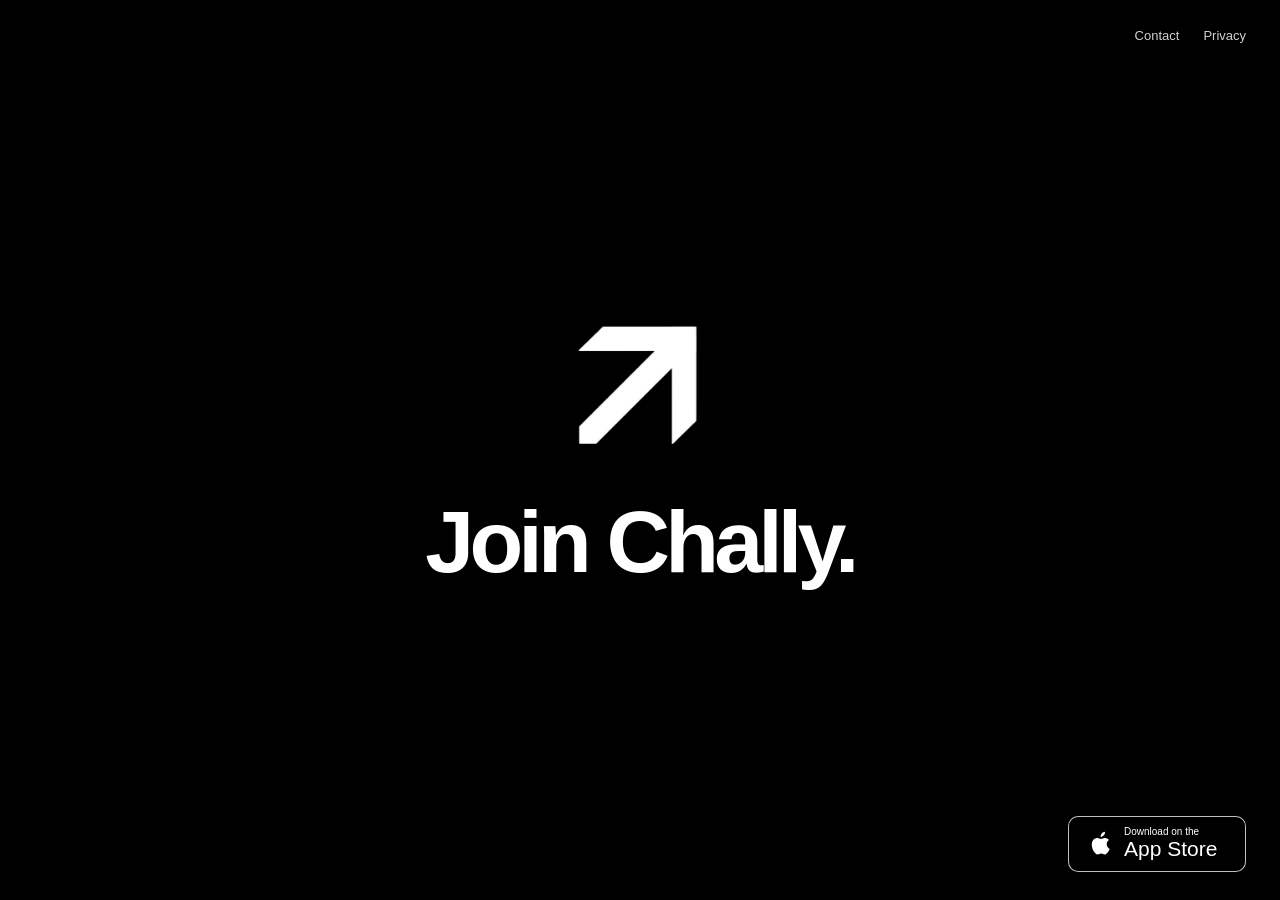
==== index.html @ 83742f70 "Update index.html" ====
<!doctype html><html lang="en"><head><meta charset="utf-8"><meta name="viewport" content="width=device-width, initial-scale=1"><title>Strive with friends.</title><meta name="description" content="Join Chally"><link rel="icon" type="image/png" sizes="32x32" href="iconB.png"><link rel="shortcut icon" href="iconB.png"><link rel="apple-touch-icon" href="iconB.png"><link rel="stylesheet" href="styles.css"></head><body><header><nav><a href="mailto:info@joinchally.com">Contact</a><a href="https://docs.google.com/document/u/2/d/e/2PACX-1vQandE-EP_WSChmjTkJFRGXDoU3wMr1w3rTuTP4Dray74nsEYVJQLiT4rCSU6s9AAPMYpITgqB77Hdc/pub" target="_blank">Privacy</a></nav></header><main><div class="hero"><img src="iconW.png" class="trophy" alt="Chally"><h1>Join Chally.</h1></div></main><a class="app-store-badge" href="#"><svg class="apple-logo" viewBox="0 0 384 512" fill="currentColor"><path d="M318.7 268.7c-.2-48.6 39.8-71.9 41.6-73-22.7-33.2-58-37.8-70.4-38.3-30-3-58.6 17.6-73.8 17.6-15.3 0-38.7-17.2-63.7-16.7-32.8.5-63.1 19.1-80 48.4-34.2 59.2-8.7 146.7 24.6 194.8 16.3 23.4 35.7 49.7 61.2 48.8 24.5-1 33.7-15.8 63.3-15.8 29.5 0 37.9 15.8 63.8 15.3 26.4-.4 43.1-23.8 59.2-47.3 18.7-27.3 26.4-53.8 26.8-55.2-.6-.2-51.3-19.7-51.6-78.6zM269.1 111.6c13.5-16.4 22.6-39.2 20.1-61.9-19.5.8-43.2 13-57.2 29.3-12.6 14.6-23.7 37.8-20.7 60 21.8 1.7 44.3-11.1 57.8-27.4z"/></svg><span class="badge-text"><small>Download on the</small><strong>App Store</strong></span></a></body></html>
---- styles.css ----
*{box-sizing:border-box;}html,body{width:100%;min-height:100%;}body{margin:0;min-height:100vh;overflow:hidden;background:#000;color:#fff;font-family:-apple-system,BlinkMacSystemFont,"Segoe UI",Helvetica,Arial,sans-serif;}header{position:fixed;top:0;right:0;z-index:10;padding:28px 34px;}nav{display:flex;gap:24px;}nav a{color:#fff;font-size:13px;text-decoration:none;opacity:.82;transition:opacity .15s;}nav a:hover{opacity:1;}main{min-height:100vh;display:grid;place-items:center;padding:40px 20px;}.hero{display:flex;flex-direction:column;align-items:center;text-align:center;transform:translateY(-10px);animation:fade-in .5s ease both;}.trophy{width:clamp(135px,14vw,190px);margin-bottom:24px;}h1{margin:0;font-size:clamp(48px,8vw,88px);font-weight:600;letter-spacing:-.055em;line-height:1;}.app-store-badge{position:fixed;right:34px;bottom:28px;display:inline-flex;align-items:center;gap:10px;min-width:178px;padding:9px 16px 10px;border:1px solid rgba(255,255,255,.75);border-radius:10px;background:#000;color:#fff;text-decoration:none;}.apple-logo{width:29px;height:29px}.badge-text small{display:block;font-size:10px}.badge-text strong{display:block;font-size:21px;font-weight:500}@keyframes fade-in{from{opacity:0;transform:translateY(2px)}to{opacity:1;transform:translateY(-10px)}}@media(max-width:600px){header{padding:22px 20px}nav{gap:18px}.hero{animation:none;transform:translateY(-90px)}.trophy{width:140px;margin-bottom:20px}.app-store-badge{right:20px;bottom:20px;min-width:164px;padding:8px 13px 9px}.badge-text strong{font-size:19px}}
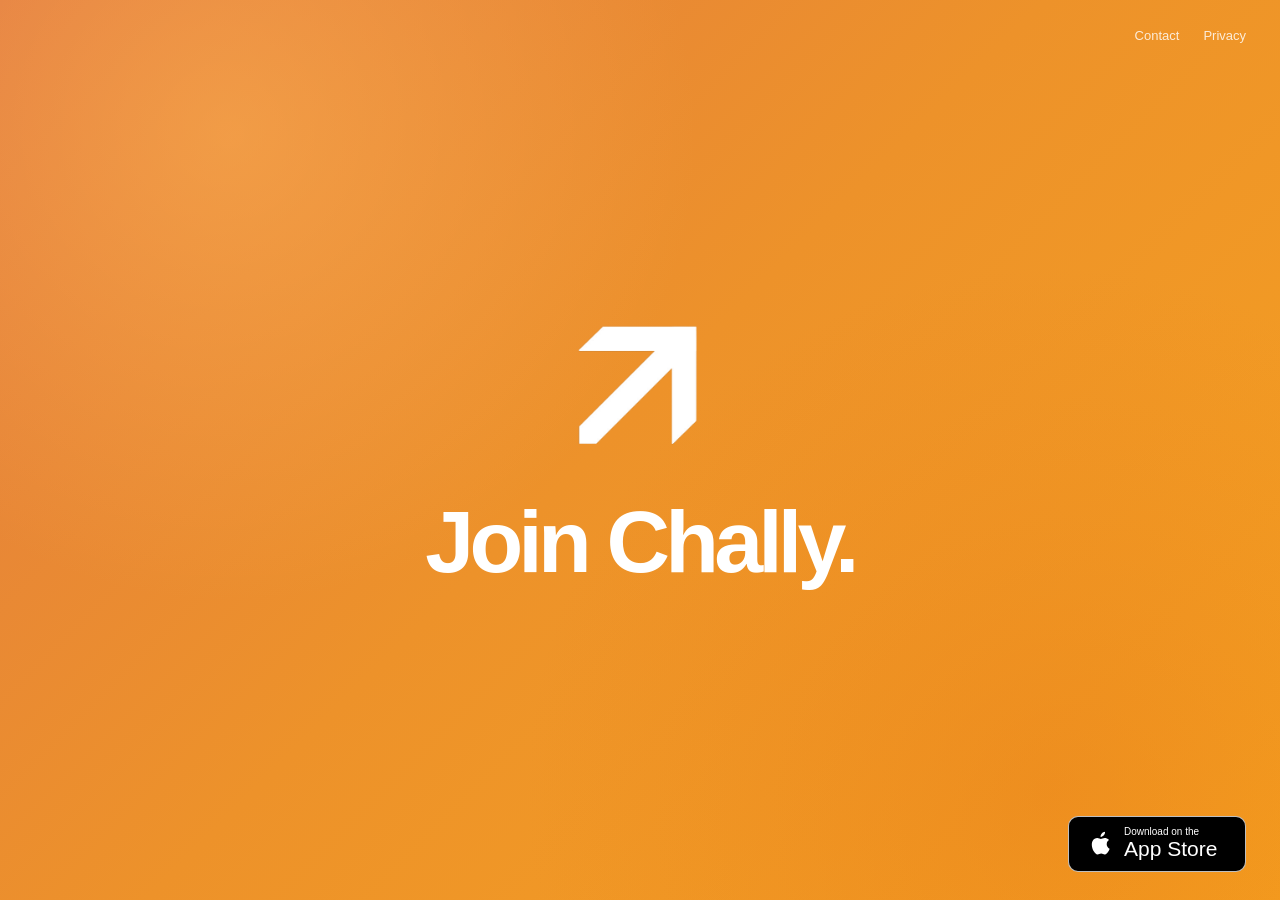
==== commit 34220af1: "Update index.html" ====
--- a/index.html
+++ b/index.html
@@ -1 +1,45 @@
-<!doctype html><html lang="en"><head><meta charset="utf-8"><meta name="viewport" content="width=device-width, initial-scale=1"><title>Strive with friends.</title><meta name="description" content="Join Chally"><link rel="icon" type="image/png" sizes="32x32" href="iconB.png"><link rel="shortcut icon" href="iconB.png"><link rel="apple-touch-icon" href="iconB.png"><link rel="stylesheet" href="styles.css"></head><body><header><nav><a href="mailto:info@joinchally.com">Contact</a><a href="https://docs.google.com/document/u/2/d/e/2PACX-1vQandE-EP_WSChmjTkJFRGXDoU3wMr1w3rTuTP4Dray74nsEYVJQLiT4rCSU6s9AAPMYpITgqB77Hdc/pub" target="_blank">Privacy</a></nav></header><main><div class="hero"><img src="iconW.png" class="trophy" alt="Chally"><h1>Join Chally.</h1></div></main><a class="app-store-badge" href="#"><svg class="apple-logo" viewBox="0 0 384 512" fill="currentColor"><path d="M318.7 268.7c-.2-48.6 39.8-71.9 41.6-73-22.7-33.2-58-37.8-70.4-38.3-30-3-58.6 17.6-73.8 17.6-15.3 0-38.7-17.2-63.7-16.7-32.8.5-63.1 19.1-80 48.4-34.2 59.2-8.7 146.7 24.6 194.8 16.3 23.4 35.7 49.7 61.2 48.8 24.5-1 33.7-15.8 63.3-15.8 29.5 0 37.9 15.8 63.8 15.3 26.4-.4 43.1-23.8 59.2-47.3 18.7-27.3 26.4-53.8 26.8-55.2-.6-.2-51.3-19.7-51.6-78.6zM269.1 111.6c13.5-16.4 22.6-39.2 20.1-61.9-19.5.8-43.2 13-57.2 29.3-12.6 14.6-23.7 37.8-20.7 60 21.8 1.7 44.3-11.1 57.8-27.4z"/></svg><span class="badge-text"><small>Download on the</small><strong>App Store</strong></span></a></body></html>
+<!doctype html>
+<html lang="en">
+<head>
+<meta charset="utf-8">
+<meta name="viewport" content="width=device-width, initial-scale=1">
+
+<title>Chally</title>
+<meta name="description" content="Join Chally.">
+
+<link rel="icon" type="image/png" sizes="32x32" href="iconW.png">
+<link rel="shortcut icon" href="iconW.png">
+<link rel="apple-touch-icon" href="iconW.png">
+
+<link rel="stylesheet" href="styles.css">
+</head>
+
+<body>
+
+<header>
+<nav>
+<a href="mailto:info@joinchally.com">Contact</a>
+<a href="https://docs.google.com/document/u/2/d/e/2PACX-1vQandE-EP_WSChmjTkJFRGXDoU3wMr1w3rTuTP4Dray74nsEYVJQLiT4rCSU6s9AAPMYpITgqB77Hdc/pub" target="_blank" rel="noopener noreferrer">Privacy</a>
+</nav>
+</header>
+
+<main>
+<div class="hero">
+<img src="iconW.png" class="trophy" alt="Chally">
+<h1>Join Chally.</h1>
+</div>
+</main>
+
+<a class="app-store-badge" href="#">
+<svg class="apple-logo" viewBox="0 0 384 512" fill="currentColor">
+<path d="M318.7 268.7c-.2-48.6 39.8-71.9 41.6-73-22.7-33.2-58-37.8-70.4-38.3-30-3-58.6 17.6-73.8 17.6-15.3 0-38.7-17.2-63.7-16.7-32.8.5-63.1 19.1-80 48.4-34.2 59.2-8.7 146.7 24.6 194.8 16.3 23.4 35.7 49.7 61.2 48.8 24.5-1 33.7-15.8 63.3-15.8 29.5 0 37.9 15.8 63.8 15.3 26.4-.4 43.1-23.8 59.2-47.3 18.7-27.3 26.4-53.8 26.8-55.2-.6-.2-51.3-19.7-51.6-78.6zM269.1 111.6c13.5-16.4 22.6-39.2 20.1-61.9-19.5.8-43.2 13-57.2 29.3-12.6 14.6-23.7 37.8-20.7 60 21.8 1.7 44.3-11.1 57.8-27.4z"/>
+</svg>
+
+<span class="badge-text">
+<small>Download on the</small>
+<strong>App Store</strong>
+</span>
+</a>
+
+</body>
+</html>
--- a/styles.css
+++ b/styles.css
@@ -1 +1,34 @@
-*{box-sizing:border-box;}html,body{width:100%;min-height:100%;}body{margin:0;min-height:100vh;overflow:hidden;background:#000;color:#fff;font-family:-apple-system,BlinkMacSystemFont,"Segoe UI",Helvetica,Arial,sans-serif;}header{position:fixed;top:0;right:0;z-index:10;padding:28px 34px;}nav{display:flex;gap:24px;}nav a{color:#fff;font-size:13px;text-decoration:none;opacity:.82;transition:opacity .15s;}nav a:hover{opacity:1;}main{min-height:100vh;display:grid;place-items:center;padding:40px 20px;}.hero{display:flex;flex-direction:column;align-items:center;text-align:center;transform:translateY(-10px);animation:fade-in .5s ease both;}.trophy{width:clamp(135px,14vw,190px);margin-bottom:24px;}h1{margin:0;font-size:clamp(48px,8vw,88px);font-weight:600;letter-spacing:-.055em;line-height:1;}.app-store-badge{position:fixed;right:34px;bottom:28px;display:inline-flex;align-items:center;gap:10px;min-width:178px;padding:9px 16px 10px;border:1px solid rgba(255,255,255,.75);border-radius:10px;background:#000;color:#fff;text-decoration:none;}.apple-logo{width:29px;height:29px}.badge-text small{display:block;font-size:10px}.badge-text strong{display:block;font-size:21px;font-weight:500}@keyframes fade-in{from{opacity:0;transform:translateY(2px)}to{opacity:1;transform:translateY(-10px)}}@media(max-width:600px){header{padding:22px 20px}nav{gap:18px}.hero{animation:none;transform:translateY(-90px)}.trophy{width:140px;margin-bottom:20px}.app-store-badge{right:20px;bottom:20px;min-width:164px;padding:8px 13px 9px}.badge-text strong{font-size:19px}}+*{box-sizing:border-box;}
+html,body{width:100%;min-height:100%;}
+body{
+margin:0;
+min-height:100vh;
+overflow:hidden;
+background:
+radial-gradient(circle at 18% 15%,rgba(255,186,86,.45) 0%,rgba(255,186,86,0) 36%),
+radial-gradient(circle at 82% 88%,rgba(228,116,24,.35) 0%,rgba(228,116,24,0) 40%),
+linear-gradient(135deg,#E37C42 0%,#ED922A 48%,#F6A11F 100%);
+color:#fff;
+font-family:-apple-system,BlinkMacSystemFont,"Segoe UI",Helvetica,Arial,sans-serif;
+}
+header{position:fixed;top:0;right:0;z-index:10;padding:28px 34px;}
+nav{display:flex;gap:24px;}
+nav a{color:#fff;font-size:13px;text-decoration:none;opacity:.82;transition:opacity .15s;}
+nav a:hover{opacity:1;}
+main{min-height:100vh;display:grid;place-items:center;padding:40px 20px;}
+.hero{display:flex;flex-direction:column;align-items:center;text-align:center;transform:translateY(-10px);animation:fade-in .5s ease both;}
+.trophy{width:clamp(135px,14vw,190px);margin-bottom:24px;}
+h1{margin:0;font-size:clamp(48px,8vw,88px);font-weight:600;letter-spacing:-.055em;line-height:1;}
+.app-store-badge{position:fixed;right:34px;bottom:28px;display:inline-flex;align-items:center;gap:10px;min-width:178px;padding:9px 16px 10px;border:1px solid rgba(255,255,255,.75);border-radius:10px;background:#000;color:#fff;text-decoration:none;}
+.apple-logo{width:29px;height:29px}
+.badge-text small{display:block;font-size:10px}
+.badge-text strong{display:block;font-size:21px;font-weight:500}
+@keyframes fade-in{from{opacity:0;transform:translateY(2px)}to{opacity:1;transform:translateY(-10px)}}
+@media(max-width:600px){
+header{padding:22px 20px}
+nav{gap:18px}
+.hero{animation:none;transform:translateY(-90px)}
+.trophy{width:140px;margin-bottom:20px}
+.app-store-badge{right:20px;bottom:20px;min-width:164px;padding:8px 13px 9px}
+.badge-text strong{font-size:19px}
+}
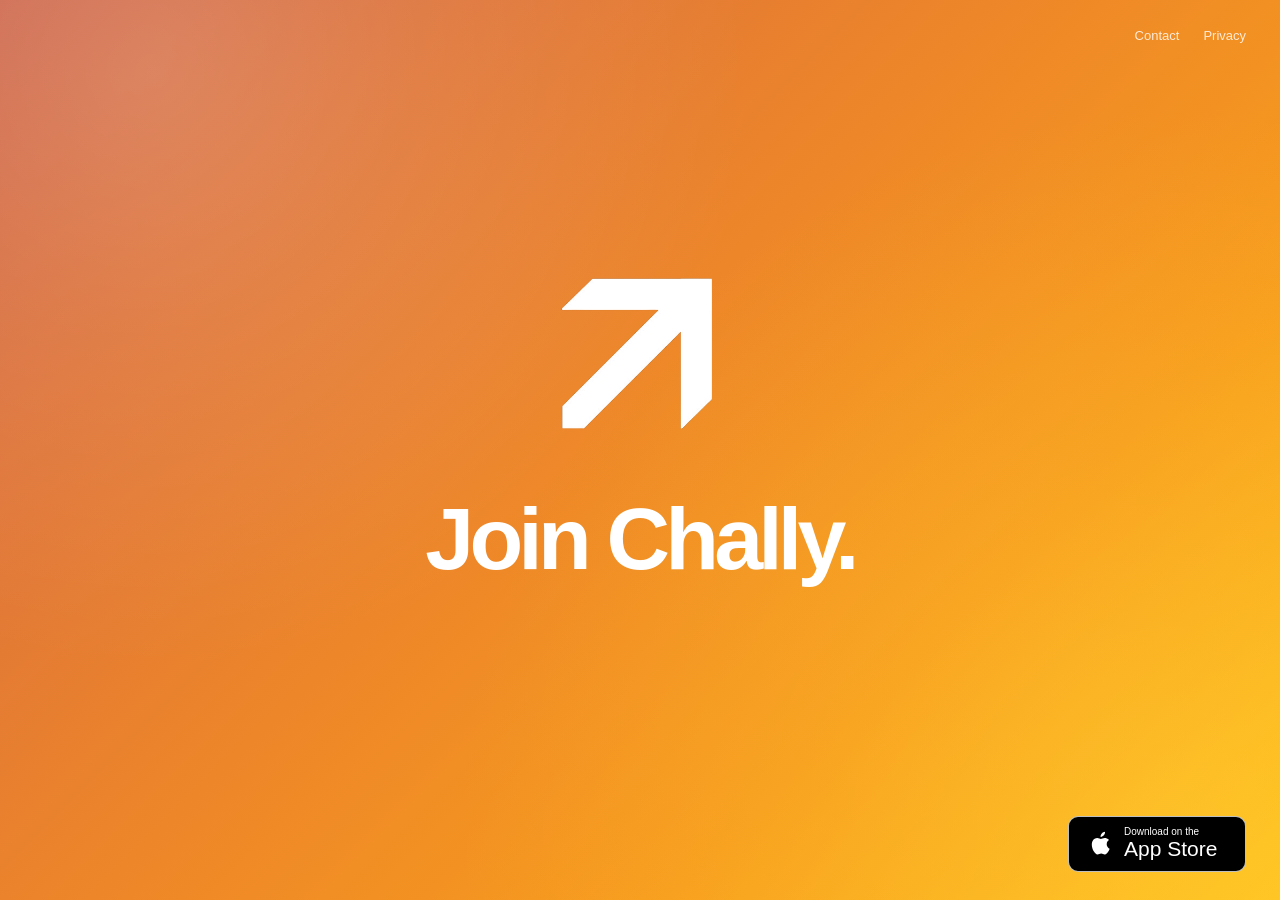
==== commit e179c6e0: "Update index.html" ====
--- a/index.html
+++ b/index.html
@@ -1,17 +1,21 @@
 <!doctype html>
 <html lang="en">
+
 <head>
 <meta charset="utf-8">
-<meta name="viewport" content="width=device-width, initial-scale=1">
+
+<meta name="viewport" content="width=device-width, initial-scale=1, viewport-fit=cover">
+<meta name="theme-color" content="#E9852D">
 
 <title>Chally</title>
 <meta name="description" content="Join Chally.">
 
-<link rel="icon" type="image/png" sizes="32x32" href="iconW.png">
-<link rel="shortcut icon" href="iconW.png">
-<link rel="apple-touch-icon" href="iconW.png">
+<link rel="icon" type="image/png" sizes="32x32" href="iconB.png">
+<link rel="shortcut icon" href="iconB.png">
+<link rel="apple-touch-icon" href="iconB.png">
 
 <link rel="stylesheet" href="styles.css">
+
 </head>
 
 <body>
@@ -19,26 +23,51 @@
 <header>
 <nav>
 <a href="mailto:info@joinchally.com">Contact</a>
-<a href="https://docs.google.com/document/u/2/d/e/2PACX-1vQandE-EP_WSChmjTkJFRGXDoU3wMr1w3rTuTP4Dray74nsEYVJQLiT4rCSU6s9AAPMYpITgqB77Hdc/pub" target="_blank" rel="noopener noreferrer">Privacy</a>
+
+<a
+href="https://docs.google.com/document/u/2/d/e/2PACX-1vQandE-EP_WSChmjTkJFRGXDoU3wMr1w3rTuTP4Dray74nsEYVJQLiT4rCSU6s9AAPMYpITgqB77Hdc/pub"
+target="_blank"
+rel="noopener noreferrer">
+Privacy
+</a>
+
 </nav>
 </header>
 
 <main>
+
 <div class="hero">
-<img src="iconW.png" class="trophy" alt="Chally">
+
+<img
+src="iconW.png"
+class="trophy"
+alt="Chally">
+
 <h1>Join Chally.</h1>
+
 </div>
+
 </main>
 
-<a class="app-store-badge" href="#">
-<svg class="apple-logo" viewBox="0 0 384 512" fill="currentColor">
+<a
+class="app-store-badge"
+href="#"
+aria-label="Download Chally on the App Store">
+
+<svg
+class="apple-logo"
+viewBox="0 0 384 512"
+fill="currentColor">
+
 <path d="M318.7 268.7c-.2-48.6 39.8-71.9 41.6-73-22.7-33.2-58-37.8-70.4-38.3-30-3-58.6 17.6-73.8 17.6-15.3 0-38.7-17.2-63.7-16.7-32.8.5-63.1 19.1-80 48.4-34.2 59.2-8.7 146.7 24.6 194.8 16.3 23.4 35.7 49.7 61.2 48.8 24.5-1 33.7-15.8 63.3-15.8 29.5 0 37.9 15.8 63.8 15.3 26.4-.4 43.1-23.8 59.2-47.3 18.7-27.3 26.4-53.8 26.8-55.2-.6-.2-51.3-19.7-51.6-78.6zM269.1 111.6c13.5-16.4 22.6-39.2 20.1-61.9-19.5.8-43.2 13-57.2 29.3-12.6 14.6-23.7 37.8-20.7 60 21.8 1.7 44.3-11.1 57.8-27.4z"/>
+
 </svg>
 
 <span class="badge-text">
 <small>Download on the</small>
 <strong>App Store</strong>
 </span>
+
 </a>
 
 </body>
--- a/styles.css
+++ b/styles.css
@@ -1,34 +1,192 @@
-*{box-sizing:border-box;}
-html,body{width:100%;min-height:100%;}
+*{
+box-sizing:border-box;
+}
+
+html{
+width:100%;
+min-height:100%;
+background:#E9852D;
+}
+
 body{
 margin:0;
+width:100%;
 min-height:100vh;
+min-height:100svh;
+min-height:100dvh;
 overflow:hidden;
+
 background:
-radial-gradient(circle at 18% 15%,rgba(255,186,86,.45) 0%,rgba(255,186,86,0) 36%),
-radial-gradient(circle at 82% 88%,rgba(228,116,24,.35) 0%,rgba(228,116,24,0) 40%),
-linear-gradient(135deg,#E37C42 0%,#ED922A 48%,#F6A11F 100%);
+radial-gradient(
+circle at 12% 8%,
+rgba(255,255,255,.16) 0%,
+rgba(255,255,255,.08) 18%,
+rgba(255,255,255,0) 43%
+),
+radial-gradient(
+circle at 92% 92%,
+rgba(255,205,55,.44) 0%,
+rgba(255,205,55,.20) 24%,
+rgba(255,205,55,0) 50%
+),
+linear-gradient(
+135deg,
+#CD654A 0%,
+#DE743A 20%,
+#EE8728 47%,
+#F79B1D 72%,
+#FFC21A 100%
+);
+
+background-attachment:fixed;
 color:#fff;
 font-family:-apple-system,BlinkMacSystemFont,"Segoe UI",Helvetica,Arial,sans-serif;
 }
-header{position:fixed;top:0;right:0;z-index:10;padding:28px 34px;}
-nav{display:flex;gap:24px;}
-nav a{color:#fff;font-size:13px;text-decoration:none;opacity:.82;transition:opacity .15s;}
-nav a:hover{opacity:1;}
-main{min-height:100vh;display:grid;place-items:center;padding:40px 20px;}
-.hero{display:flex;flex-direction:column;align-items:center;text-align:center;transform:translateY(-10px);animation:fade-in .5s ease both;}
-.trophy{width:clamp(135px,14vw,190px);margin-bottom:24px;}
-h1{margin:0;font-size:clamp(48px,8vw,88px);font-weight:600;letter-spacing:-.055em;line-height:1;}
-.app-store-badge{position:fixed;right:34px;bottom:28px;display:inline-flex;align-items:center;gap:10px;min-width:178px;padding:9px 16px 10px;border:1px solid rgba(255,255,255,.75);border-radius:10px;background:#000;color:#fff;text-decoration:none;}
-.apple-logo{width:29px;height:29px}
-.badge-text small{display:block;font-size:10px}
-.badge-text strong{display:block;font-size:21px;font-weight:500}
-@keyframes fade-in{from{opacity:0;transform:translateY(2px)}to{opacity:1;transform:translateY(-10px)}}
+
+header{
+position:fixed;
+top:0;
+right:0;
+z-index:10;
+padding:
+calc(28px + env(safe-area-inset-top))
+calc(34px + env(safe-area-inset-right))
+28px
+34px;
+}
+
+nav{
+display:flex;
+gap:24px;
+}
+
+nav a{
+color:#fff;
+font-size:13px;
+text-decoration:none;
+opacity:.82;
+transition:opacity .15s;
+}
+
+nav a:hover{
+opacity:1;
+}
+
+main{
+width:100%;
+min-height:100vh;
+min-height:100svh;
+min-height:100dvh;
+display:grid;
+place-items:center;
+padding:
+calc(40px + env(safe-area-inset-top))
+calc(20px + env(safe-area-inset-right))
+calc(40px + env(safe-area-inset-bottom))
+calc(20px + env(safe-area-inset-left));
+}
+
+.hero{
+display:flex;
+flex-direction:column;
+align-items:center;
+text-align:center;
+transform:translateY(-40px);
+animation:fade-in .5s ease both;
+}
+
+.trophy{
+display:block;
+width:clamp(170px,18vw,235px);
+height:auto;
+margin-bottom:28px;
+}
+
+h1{
+margin:0;
+font-size:clamp(48px,8vw,88px);
+font-weight:600;
+letter-spacing:-.055em;
+line-height:1;
+}
+
+.app-store-badge{
+position:fixed;
+right:calc(34px + env(safe-area-inset-right));
+bottom:calc(28px + env(safe-area-inset-bottom));
+z-index:10;
+display:inline-flex;
+align-items:center;
+gap:10px;
+min-width:178px;
+padding:9px 16px 10px;
+border:1px solid rgba(255,255,255,.75);
+border-radius:10px;
+background:#000;
+color:#fff;
+text-decoration:none;
+}
+
+.apple-logo{
+width:29px;
+height:29px;
+}
+
+.badge-text small{
+display:block;
+font-size:10px;
+}
+
+.badge-text strong{
+display:block;
+font-size:21px;
+font-weight:500;
+}
+
+@keyframes fade-in{
+from{
+opacity:0;
+transform:translateY(-28px);
+}
+to{
+opacity:1;
+transform:translateY(-40px);
+}
+}
+
 @media(max-width:600px){
-header{padding:22px 20px}
-nav{gap:18px}
-.hero{animation:none;transform:translateY(-90px)}
-.trophy{width:140px;margin-bottom:20px}
-.app-store-badge{right:20px;bottom:20px;min-width:164px;padding:8px 13px 9px}
-.badge-text strong{font-size:19px}
+
+header{
+padding:
+calc(22px + env(safe-area-inset-top))
+calc(20px + env(safe-area-inset-right))
+22px
+20px;
 }
+
+nav{
+gap:18px;
+}
+
+.hero{
+animation:none;
+transform:translateY(-90px);
+}
+
+.trophy{
+width:170px;
+margin-bottom:22px;
+}
+
+.app-store-badge{
+right:calc(20px + env(safe-area-inset-right));
+bottom:calc(20px + env(safe-area-inset-bottom));
+min-width:164px;
+padding:8px 13px 9px;
+}
+
+.badge-text strong{
+font-size:19px;
+}
+
+}
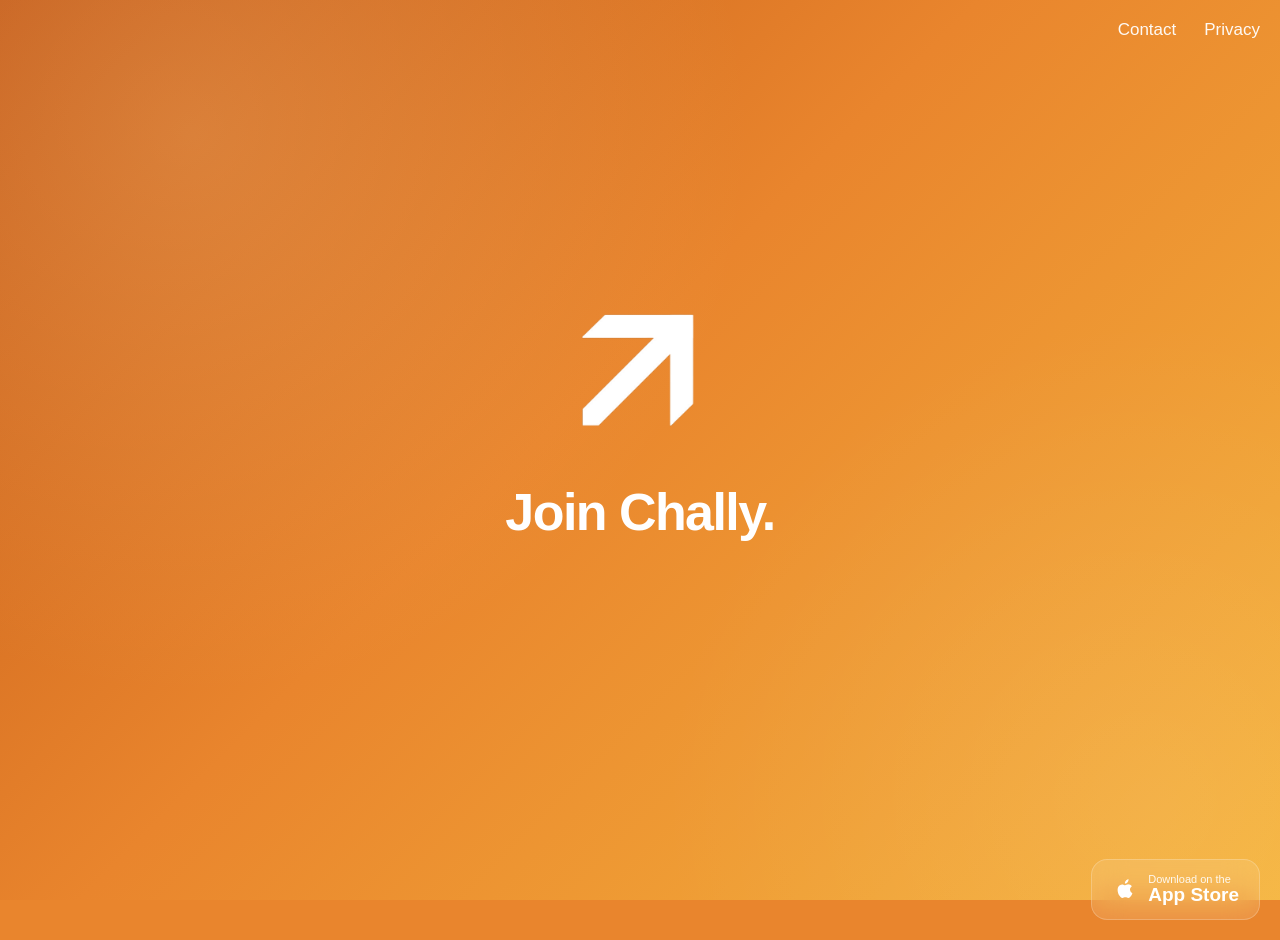
==== commit cd5a8d94: "Update index.html" ====
--- a/index.html
+++ b/index.html
@@ -5,7 +5,10 @@
 <meta charset="utf-8">
 
 <meta name="viewport" content="width=device-width, initial-scale=1, viewport-fit=cover">
+
 <meta name="theme-color" content="#E9852D">
+<meta name="apple-mobile-web-app-capable" content="yes">
+<meta name="apple-mobile-web-app-status-bar-style" content="black-translucent">
 
 <title>Chally</title>
 <meta name="description" content="Join Chally.">
@@ -15,7 +18,6 @@
 <link rel="apple-touch-icon" href="iconB.png">
 
 <link rel="stylesheet" href="styles.css">
-
 </head>
 
 <body>
@@ -30,12 +32,10 @@
 rel="noopener noreferrer">
 Privacy
 </a>
-
 </nav>
 </header>
 
 <main>
-
 <div class="hero">
 
 <img
@@ -46,7 +46,6 @@
 <h1>Join Chally.</h1>
 
 </div>
-
 </main>
 
 <a
@@ -57,7 +56,8 @@
 <svg
 class="apple-logo"
 viewBox="0 0 384 512"
-fill="currentColor">
+fill="currentColor"
+aria-hidden="true">
 
 <path d="M318.7 268.7c-.2-48.6 39.8-71.9 41.6-73-22.7-33.2-58-37.8-70.4-38.3-30-3-58.6 17.6-73.8 17.6-15.3 0-38.7-17.2-63.7-16.7-32.8.5-63.1 19.1-80 48.4-34.2 59.2-8.7 146.7 24.6 194.8 16.3 23.4 35.7 49.7 61.2 48.8 24.5-1 33.7-15.8 63.3-15.8 29.5 0 37.9 15.8 63.8 15.3 26.4-.4 43.1-23.8 59.2-47.3 18.7-27.3 26.4-53.8 26.8-55.2-.6-.2-51.3-19.7-51.6-78.6zM269.1 111.6c13.5-16.4 22.6-39.2 20.1-61.9-19.5.8-43.2 13-57.2 29.3-12.6 14.6-23.7 37.8-20.7 60 21.8 1.7 44.3-11.1 57.8-27.4z"/>
 
--- a/styles.css
+++ b/styles.css
@@ -1,192 +1,158 @@
-*{
-box-sizing:border-box;
-}
-
 html{
-width:100%;
-min-height:100%;
-background:#E9852D;
+    margin:0;
+    padding:0;
+    min-height:100%;
+    background:#E9852D;
 }
 
 body{
-margin:0;
-width:100%;
-min-height:100vh;
-min-height:100svh;
-min-height:100dvh;
-overflow:hidden;
+    margin:0;
+    min-height:100svh;
+    min-height:100dvh;
 
-background:
-radial-gradient(
-circle at 12% 8%,
-rgba(255,255,255,.16) 0%,
-rgba(255,255,255,.08) 18%,
-rgba(255,255,255,0) 43%
-),
-radial-gradient(
-circle at 92% 92%,
-rgba(255,205,55,.44) 0%,
-rgba(255,205,55,.20) 24%,
-rgba(255,205,55,0) 50%
-),
-linear-gradient(
-135deg,
-#CD654A 0%,
-#DE743A 20%,
-#EE8728 47%,
-#F79B1D 72%,
-#FFC21A 100%
-);
+    padding:
+        max(env(safe-area-inset-top),20px)
+        max(env(safe-area-inset-right),20px)
+        max(env(safe-area-inset-bottom),20px)
+        max(env(safe-area-inset-left),20px);
 
-background-attachment:fixed;
-color:#fff;
-font-family:-apple-system,BlinkMacSystemFont,"Segoe UI",Helvetica,Arial,sans-serif;
+    display:flex;
+    flex-direction:column;
+
+    color:#fff;
+    font-family:-apple-system,BlinkMacSystemFont,"Segoe UI",sans-serif;
+
+    background:
+        radial-gradient(circle at 15% 15%,rgba(255,214,150,.22),transparent 42%),
+        radial-gradient(circle at 90% 90%,rgba(255,255,255,.08),transparent 35%),
+        linear-gradient(135deg,
+            #C45A18 0%,
+            #E9852D 45%,
+            #F5B43C 100%);
+
+    background-attachment:fixed;
+
+    -webkit-font-smoothing:antialiased;
 }
 
 header{
-position:fixed;
-top:0;
-right:0;
-z-index:10;
-padding:
-calc(28px + env(safe-area-inset-top))
-calc(34px + env(safe-area-inset-right))
-28px
-34px;
+    display:flex;
+    justify-content:flex-end;
 }
 
 nav{
-display:flex;
-gap:24px;
+    display:flex;
+    gap:28px;
+    font-size:17px;
+    font-weight:500;
 }
 
 nav a{
-color:#fff;
-font-size:13px;
-text-decoration:none;
-opacity:.82;
-transition:opacity .15s;
+    color:#fff;
+    text-decoration:none;
+    opacity:.95;
 }
 
 nav a:hover{
-opacity:1;
+    opacity:1;
 }
 
 main{
-width:100%;
-min-height:100vh;
-min-height:100svh;
-min-height:100dvh;
-display:grid;
-place-items:center;
-padding:
-calc(40px + env(safe-area-inset-top))
-calc(20px + env(safe-area-inset-right))
-calc(40px + env(safe-area-inset-bottom))
-calc(20px + env(safe-area-inset-left));
+    flex:1;
+    display:flex;
+    justify-content:center;
+    align-items:center;
 }
 
 .hero{
-display:flex;
-flex-direction:column;
-align-items:center;
-text-align:center;
-transform:translateY(-40px);
-animation:fade-in .5s ease both;
+    text-align:center;
+    transform:translateY(-36px);
 }
 
 .trophy{
-display:block;
-width:clamp(170px,18vw,235px);
-height:auto;
-margin-bottom:28px;
+    width:170px;
+    max-width:42vw;
+    display:block;
+    margin:0 auto 28px;
 }
 
 h1{
-margin:0;
-font-size:clamp(48px,8vw,88px);
-font-weight:600;
-letter-spacing:-.055em;
-line-height:1;
+    margin:0;
+    font-size:52px;
+    font-weight:700;
+    letter-spacing:-0.03em;
 }
 
 .app-store-badge{
-position:fixed;
-right:calc(34px + env(safe-area-inset-right));
-bottom:calc(28px + env(safe-area-inset-bottom));
-z-index:10;
-display:inline-flex;
-align-items:center;
-gap:10px;
-min-width:178px;
-padding:9px 16px 10px;
-border:1px solid rgba(255,255,255,.75);
-border-radius:10px;
-background:#000;
-color:#fff;
-text-decoration:none;
+    align-self:flex-end;
+
+    display:flex;
+    align-items:center;
+    gap:12px;
+
+    text-decoration:none;
+    color:#fff;
+
+    padding:14px 20px;
+
+    border:1px solid rgba(255,255,255,.22);
+    border-radius:16px;
+
+    background:rgba(255,255,255,.10);
+    backdrop-filter:blur(16px);
+    -webkit-backdrop-filter:blur(16px);
+
+    transition:.2s ease;
+}
+
+.app-store-badge:hover{
+    background:rgba(255,255,255,.18);
 }
 
 .apple-logo{
-width:29px;
-height:29px;
+    width:24px;
+    height:24px;
+    flex-shrink:0;
+}
+
+.badge-text{
+    display:flex;
+    flex-direction:column;
+    line-height:1.05;
 }
 
 .badge-text small{
-display:block;
-font-size:10px;
+    font-size:11px;
+    opacity:.9;
 }
 
 .badge-text strong{
-display:block;
-font-size:21px;
-font-weight:500;
+    font-size:19px;
+    font-weight:600;
 }
 
-@keyframes fade-in{
-from{
-opacity:0;
-transform:translateY(-28px);
+@media (max-width:700px){
+
+    nav{
+        gap:20px;
+        font-size:16px;
+    }
+
+    .hero{
+        transform:translateY(-20px);
+    }
+
+    .trophy{
+        width:132px;
+        margin-bottom:22px;
+    }
+
+    h1{
+        font-size:38px;
+    }
+
+    .app-store-badge{
+        align-self:center;
+        margin-top:32px;
+    }
 }
-to{
-opacity:1;
-transform:translateY(-40px);
-}
-}
-
-@media(max-width:600px){
-
-header{
-padding:
-calc(22px + env(safe-area-inset-top))
-calc(20px + env(safe-area-inset-right))
-22px
-20px;
-}
-
-nav{
-gap:18px;
-}
-
-.hero{
-animation:none;
-transform:translateY(-90px);
-}
-
-.trophy{
-width:170px;
-margin-bottom:22px;
-}
-
-.app-store-badge{
-right:calc(20px + env(safe-area-inset-right));
-bottom:calc(20px + env(safe-area-inset-bottom));
-min-width:164px;
-padding:8px 13px 9px;
-}
-
-.badge-text strong{
-font-size:19px;
-}
-
-}
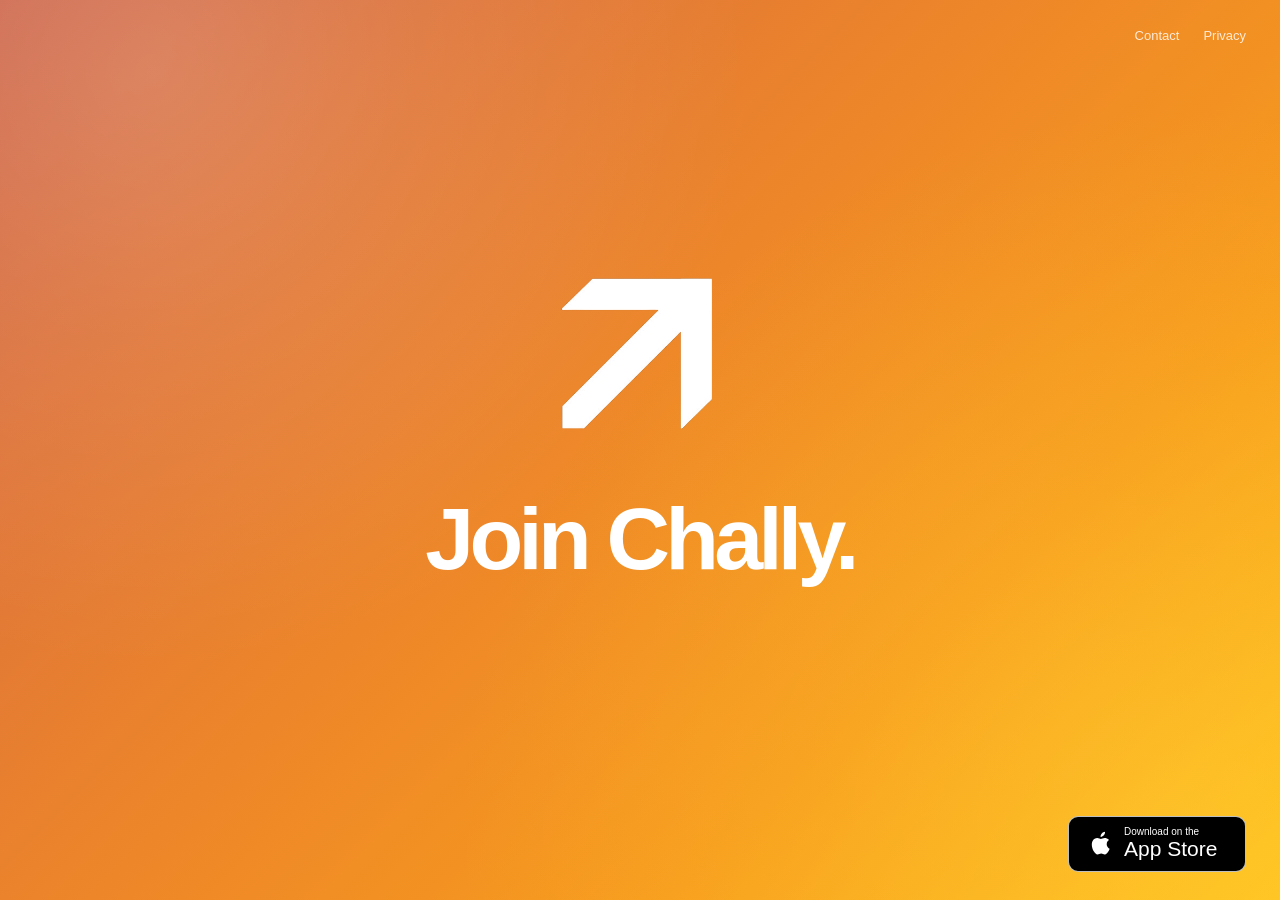
==== commit 2c87af7e: "Update index.html" ====
--- a/index.html
+++ b/index.html
@@ -13,9 +13,15 @@
 <title>Chally</title>
 <meta name="description" content="Join Chally.">
 
-<link rel="icon" type="image/png" sizes="32x32" href="iconB.png">
-<link rel="shortcut icon" href="iconB.png">
-<link rel="apple-touch-icon" href="iconB.png">
+<link rel="icon" type="image/png" href="new-icon.png">
+<link rel="shortcut icon" href="new-icon.png">
+<link rel="apple-touch-icon" href="new-icon.png">
+
+<meta property="og:title" content="Chally">
+<meta property="og:description" content="Join Chally.">
+<meta property="og:type" content="website">
+<meta property="og:url" content="https://joinchally.com/">
+<meta property="og:image" content="https://joinchally.com/new-icon.png">
 
 <link rel="stylesheet" href="styles.css">
 </head>
--- a/styles.css
+++ b/styles.css
@@ -1,158 +1,192 @@
+*{
+box-sizing:border-box;
+}
+
 html{
-    margin:0;
-    padding:0;
-    min-height:100%;
-    background:#E9852D;
+width:100%;
+min-height:100%;
+background:#E9852D;
 }
 
 body{
-    margin:0;
-    min-height:100svh;
-    min-height:100dvh;
+margin:0;
+width:100%;
+min-height:100vh;
+min-height:100svh;
+min-height:100dvh;
+overflow:hidden;
 
-    padding:
-        max(env(safe-area-inset-top),20px)
-        max(env(safe-area-inset-right),20px)
-        max(env(safe-area-inset-bottom),20px)
-        max(env(safe-area-inset-left),20px);
+background:
+radial-gradient(
+circle at 12% 8%,
+rgba(255,255,255,.16) 0%,
+rgba(255,255,255,.08) 18%,
+rgba(255,255,255,0) 43%
+),
+radial-gradient(
+circle at 92% 92%,
+rgba(255,205,55,.44) 0%,
+rgba(255,205,55,.20) 24%,
+rgba(255,205,55,0) 50%
+),
+linear-gradient(
+135deg,
+#CD654A 0%,
+#DE743A 20%,
+#EE8728 47%,
+#F79B1D 72%,
+#FFC21A 100%
+);
 
-    display:flex;
-    flex-direction:column;
-
-    color:#fff;
-    font-family:-apple-system,BlinkMacSystemFont,"Segoe UI",sans-serif;
-
-    background:
-        radial-gradient(circle at 15% 15%,rgba(255,214,150,.22),transparent 42%),
-        radial-gradient(circle at 90% 90%,rgba(255,255,255,.08),transparent 35%),
-        linear-gradient(135deg,
-            #C45A18 0%,
-            #E9852D 45%,
-            #F5B43C 100%);
-
-    background-attachment:fixed;
-
-    -webkit-font-smoothing:antialiased;
+background-attachment:fixed;
+color:#fff;
+font-family:-apple-system,BlinkMacSystemFont,"Segoe UI",Helvetica,Arial,sans-serif;
 }
 
 header{
-    display:flex;
-    justify-content:flex-end;
+position:fixed;
+top:0;
+right:0;
+z-index:10;
+padding:
+calc(28px + env(safe-area-inset-top))
+calc(34px + env(safe-area-inset-right))
+28px
+34px;
 }
 
 nav{
-    display:flex;
-    gap:28px;
-    font-size:17px;
-    font-weight:500;
+display:flex;
+gap:24px;
 }
 
 nav a{
-    color:#fff;
-    text-decoration:none;
-    opacity:.95;
+color:#fff;
+font-size:13px;
+text-decoration:none;
+opacity:.82;
+transition:opacity .15s;
 }
 
 nav a:hover{
-    opacity:1;
+opacity:1;
 }
 
 main{
-    flex:1;
-    display:flex;
-    justify-content:center;
-    align-items:center;
+width:100%;
+min-height:100vh;
+min-height:100svh;
+min-height:100dvh;
+display:grid;
+place-items:center;
+padding:
+calc(40px + env(safe-area-inset-top))
+calc(20px + env(safe-area-inset-right))
+calc(40px + env(safe-area-inset-bottom))
+calc(20px + env(safe-area-inset-left));
 }
 
 .hero{
-    text-align:center;
-    transform:translateY(-36px);
+display:flex;
+flex-direction:column;
+align-items:center;
+text-align:center;
+transform:translateY(-40px);
+animation:fade-in .5s ease both;
 }
 
 .trophy{
-    width:170px;
-    max-width:42vw;
-    display:block;
-    margin:0 auto 28px;
+display:block;
+width:clamp(170px,18vw,235px);
+height:auto;
+margin-bottom:28px;
 }
 
 h1{
-    margin:0;
-    font-size:52px;
-    font-weight:700;
-    letter-spacing:-0.03em;
+margin:0;
+font-size:clamp(48px,8vw,88px);
+font-weight:600;
+letter-spacing:-.055em;
+line-height:1;
 }
 
 .app-store-badge{
-    align-self:flex-end;
-
-    display:flex;
-    align-items:center;
-    gap:12px;
-
-    text-decoration:none;
-    color:#fff;
-
-    padding:14px 20px;
-
-    border:1px solid rgba(255,255,255,.22);
-    border-radius:16px;
-
-    background:rgba(255,255,255,.10);
-    backdrop-filter:blur(16px);
-    -webkit-backdrop-filter:blur(16px);
-
-    transition:.2s ease;
-}
-
-.app-store-badge:hover{
-    background:rgba(255,255,255,.18);
+position:fixed;
+right:calc(34px + env(safe-area-inset-right));
+bottom:calc(28px + env(safe-area-inset-bottom));
+z-index:10;
+display:inline-flex;
+align-items:center;
+gap:10px;
+min-width:178px;
+padding:9px 16px 10px;
+border:1px solid rgba(255,255,255,.75);
+border-radius:10px;
+background:#000;
+color:#fff;
+text-decoration:none;
 }
 
 .apple-logo{
-    width:24px;
-    height:24px;
-    flex-shrink:0;
-}
-
-.badge-text{
-    display:flex;
-    flex-direction:column;
-    line-height:1.05;
+width:29px;
+height:29px;
 }
 
 .badge-text small{
-    font-size:11px;
-    opacity:.9;
+display:block;
+font-size:10px;
 }
 
 .badge-text strong{
-    font-size:19px;
-    font-weight:600;
+display:block;
+font-size:21px;
+font-weight:500;
 }
 
-@media (max-width:700px){
+@keyframes fade-in{
+from{
+opacity:0;
+transform:translateY(-28px);
+}
+to{
+opacity:1;
+transform:translateY(-40px);
+}
+}
 
-    nav{
-        gap:20px;
-        font-size:16px;
-    }
+@media(max-width:600px){
 
-    .hero{
-        transform:translateY(-20px);
-    }
+header{
+padding:
+calc(22px + env(safe-area-inset-top))
+calc(20px + env(safe-area-inset-right))
+22px
+20px;
+}
 
-    .trophy{
-        width:132px;
-        margin-bottom:22px;
-    }
+nav{
+gap:18px;
+}
 
-    h1{
-        font-size:38px;
-    }
+.hero{
+animation:none;
+transform:translateY(-90px);
+}
 
-    .app-store-badge{
-        align-self:center;
-        margin-top:32px;
-    }
+.trophy{
+width:170px;
+margin-bottom:22px;
 }
+
+.app-store-badge{
+right:calc(20px + env(safe-area-inset-right));
+bottom:calc(20px + env(safe-area-inset-bottom));
+min-width:164px;
+padding:8px 13px 9px;
+}
+
+.badge-text strong{
+font-size:19px;
+}
+
+}
